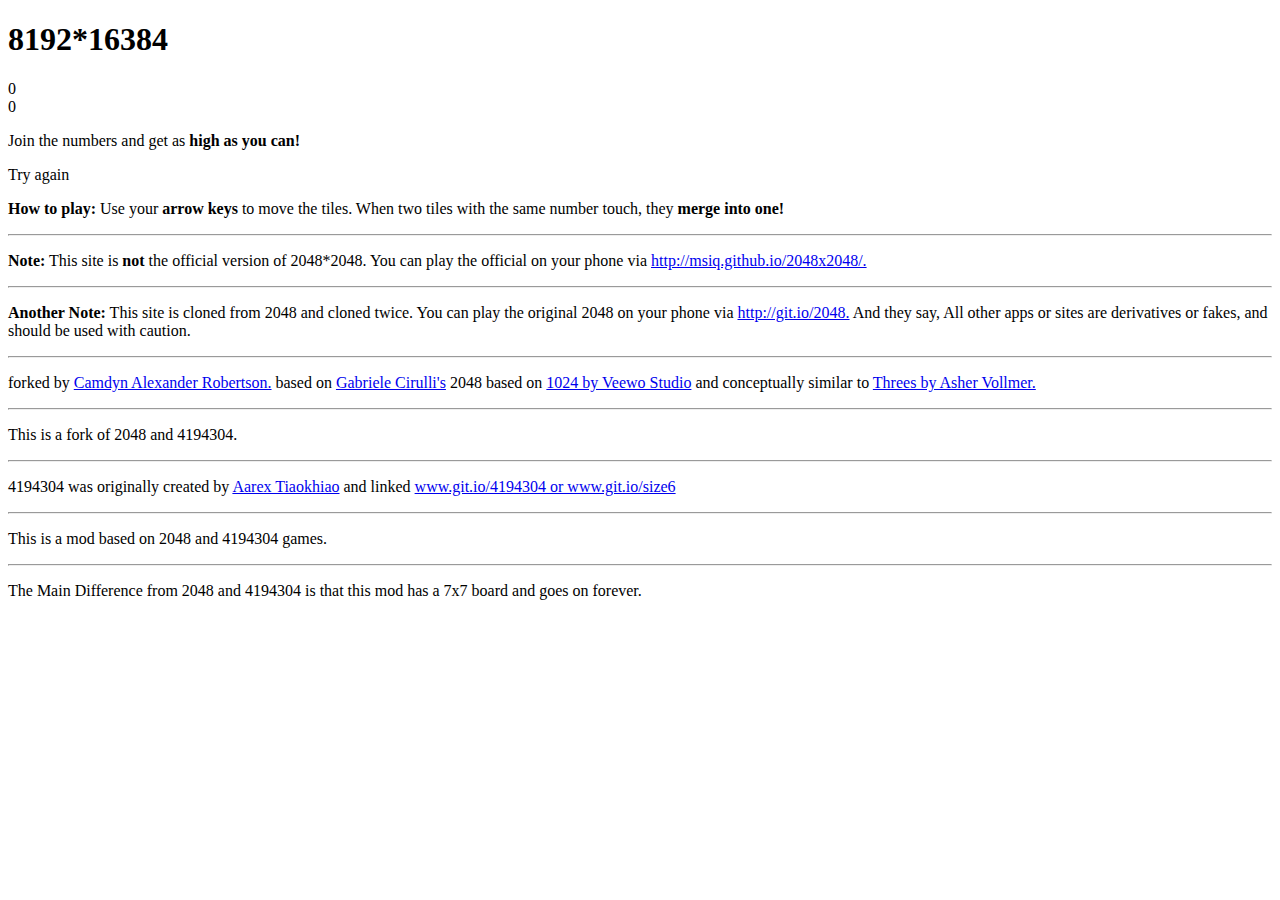
==== index.html @ d4d52947 "134217728 7x7" ====
<!DOCTYPE html>
<html>
<head>
  <meta charset="utf-8">
  <title>2048*2048</title>

  <link href="style/main.css" rel="stylesheet" type="text/css">
  <link rel="shortcut icon" href="favicon.ico">
  <link rel="apple-touch-icon" href="meta/apple-touch-icon.png">
  <meta name="apple-mobile-web-app-capable" content="yes">

  <meta name="HandheldFriendly" content="True">
  <meta name="MobileOptimized" content="320">
  <meta name="viewport" content="width=device-width, target-densitydpi=160dpi, initial-scale=1.0, maximum-scale=1, user-scalable=no">
</head>
<body>
  <div class="container">
    <div class="heading">
      <h1 class="title">8192*16384</h1>
      <div class="scores-container">
        <div class="score-container">0</div>
        <div class="best-container">0</div>
      </div>
    </div>
    <p class="game-intro">Join the numbers and get as <strong>high as you can!</strong></p>

    <div class="game-container">
      <div class="game-message">
        <p></p>
        <div class="lower">
          <a class="retry-button">Try again</a>
        </div>
      </div>

      <div class="grid-container">
        <div class="grid-row">
          <div class="grid-cell"></div>
          <div class="grid-cell"></div>
          <div class="grid-cell"></div>
          <div class="grid-cell"></div>
          <div class="grid-cell"></div>
          <div class="grid-cell"></div>
	    <div class="grid-cell"></div>
        </div>
        <div class="grid-row">
          <div class="grid-cell"></div>
          <div class="grid-cell"></div>
          <div class="grid-cell"></div>
          <div class="grid-cell"></div>
          <div class="grid-cell"></div>
          <div class="grid-cell"></div>
	    <div class="grid-cell"></div>
        </div>
        <div class="grid-row">
          <div class="grid-cell"></div>
          <div class="grid-cell"></div>
          <div class="grid-cell"></div>
          <div class="grid-cell"></div>
          <div class="grid-cell"></div>
          <div class="grid-cell"></div>
	    <div class="grid-cell"></div>
        </div>
        <div class="grid-row">
          <div class="grid-cell"></div>
          <div class="grid-cell"></div>
          <div class="grid-cell"></div>
          <div class="grid-cell"></div>
          <div class="grid-cell"></div>
          <div class="grid-cell"></div>  
	    <div class="grid-cell"></div>
        </div>
        <div class="grid-row">
          <div class="grid-cell"></div>
          <div class="grid-cell"></div>
          <div class="grid-cell"></div>
          <div class="grid-cell"></div>
          <div class="grid-cell"></div>
          <div class="grid-cell"></div>
	    <div class="grid-cell"></div>
        </div>
        <div class="grid-row">
          <div class="grid-cell"></div>
          <div class="grid-cell"></div>
          <div class="grid-cell"></div>
          <div class="grid-cell"></div>
          <div class="grid-cell"></div>
          <div class="grid-cell"></div>      
	    <div class="grid-cell"></div>
        </div>
	  <div class="grid-row">
          <div class="grid-cell"></div>
          <div class="grid-cell"></div>
          <div class="grid-cell"></div>
          <div class="grid-cell"></div>
          <div class="grid-cell"></div>
          <div class="grid-cell"></div>      
	    <div class="grid-cell"></div>
        </div>
      </div>

      <div class="tile-container">

      </div>
    </div>

    <p class="game-explanation">
      <strong class="important">How to play:</strong> Use your <strong>arrow keys</strong> to move the tiles. When two tiles with the same number touch, they <strong>merge into one!</strong>
    </p>
    <hr>
    <p>
	    <strong class="important">Note:</strong> This site is <strong>not</strong> the official version of 2048*2048. You can play the official on your phone via <a href="http://msiq.github.io/2048x2048/">http://msiq.github.io/2048x2048/.</a>
    </p>
	  <hr>
	  <p>
    <strong class="important">Another Note:</strong> This site is cloned from 2048 and cloned twice. You can play the original 2048 on your phone via <a href="http://git.io/2048">http://git.io/2048.</a> And they say, All other apps or sites are derivatives or fakes, and should be used with caution.
    </p>
    <hr>
    <p>
	    forked by <a href="https://codepen.io/Cam_08/">Camdyn Alexander Robertson.</a> based on <a href="http://gabrielecirulli.com" target="_blank">Gabriele Cirulli's</a> 2048 based on <a href="https://itunes.apple.com/us/app/1024!/id823499224" target="_blank">1024 by Veewo Studio</a> and conceptually similar to <a href="http://asherv.com/threes/" target="_blank">Threes by Asher Vollmer.</a>
    </p>
	  <hr>
	  <p>
		  This is a fork of 2048 and 4194304.
	  </p>
	  <hr>
	  <p>
		  4194304 was originally created by <a href="https://github.com/aarextiaokhiao/">Aarex Tiaokhiao</a>
		  and linked <a href="https://aarextiaokhiao.github.io/Aarex2048/4194304.html">www.git.io/4194304 or www.git.io/size6</a>
	  </p>
	  <hr>
	  <p>
		  This is a mod based on 2048 and 4194304 games.
	  </p>
	  <hr>
	  <p>
		  The Main Difference from 2048 and 4194304 is that this mod has a 7x7 board and goes on forever.
	  </p>
  </div>

  <script src="js/animframe_polyfill.js"></script>
  <script src="js/keyboard_input_manager.js"></script>
  <script src="js/html_actuator.js"></script>
  <script src="js/grid.js"></script>
  <script src="js/tile.js"></script>
  <script src="js/local_score_manager.js"></script>
  <script src="js/game_manager.js"></script>
  <script src="js/application.js"></script>
</body>
</html>
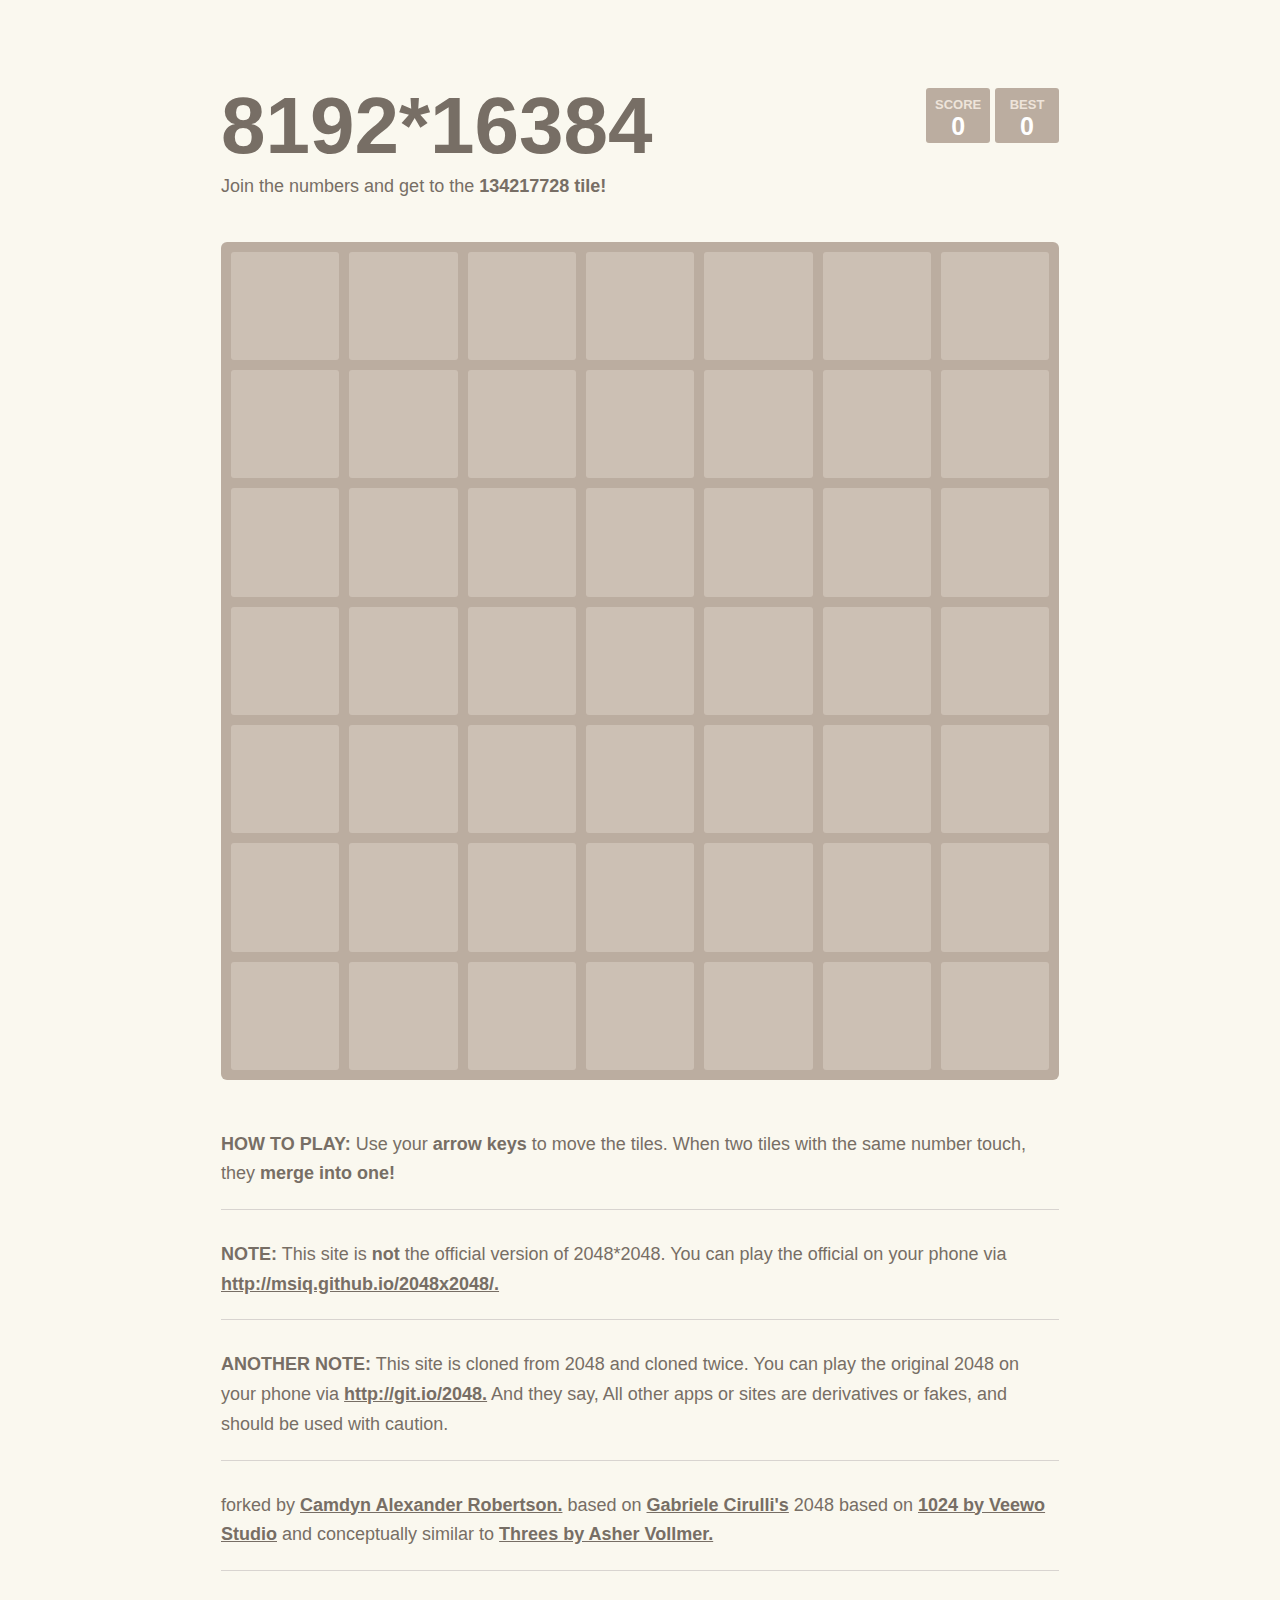
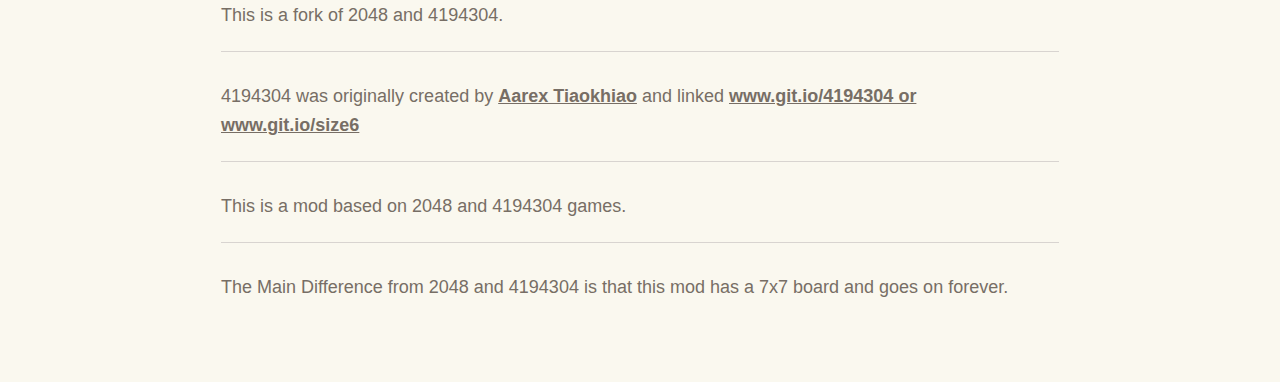
==== commit e217d2a7: "7x7 grid" ====
--- a/index.html
+++ b/index.html
@@ -22,7 +22,7 @@
         <div class="best-container">0</div>
       </div>
     </div>
-    <p class="game-intro">Join the numbers and get as <strong>high as you can!</strong></p>
+    <p class="game-intro">Join the numbers and get to the <strong>134217728 tile!</strong></p>
 
     <div class="game-container">
       <div class="game-message">
--- a/style/main.css
+++ b/style/main.css
@@ -0,0 +1,1037 @@
+@import url(fonts/clear-sans.css);
+html, body {
+  margin: 0;
+  padding: 0;
+  background: #faf8ef;
+  color: #776e65;
+  font-family: "Clear Sans", "Helvetica Neue", Arial, sans-serif;
+  font-size: 18px; }
+
+body {
+  margin: 80px 0; }
+
+.heading:after {
+  content: "";
+  display: block;
+  clear: both; }
+
+h1.title {
+  font-size: 80px;
+  font-weight: bold;
+  margin: 0;
+  display: block;
+  float: left; }
+
+@-webkit-keyframes move-up {
+  0% {
+    top: 25px;
+    opacity: 1; }
+
+  100% {
+    top: -50px;
+    opacity: 0; } }
+@-moz-keyframes move-up {
+  0% {
+    top: 25px;
+    opacity: 1; }
+
+  100% {
+    top: -50px;
+    opacity: 0; } }
+@keyframes move-up {
+  0% {
+    top: 25px;
+    opacity: 1; }
+
+  100% {
+    top: -50px;
+    opacity: 0; } }
+.scores-container {
+  float: right;
+  text-align: right; }
+
+.score-container, .best-container {
+  position: relative;
+  display: inline-block;
+  background: #bbada0;
+  padding: 15px 25px;
+  font-size: 25px;
+  height: 25px;
+  line-height: 47px;
+  font-weight: bold;
+  border-radius: 3px;
+  color: white;
+  margin-top: 8px;
+  text-align: center; }
+  .score-container:after, .best-container:after {
+    position: absolute;
+    width: 100%;
+    top: 10px;
+    left: 0;
+    text-transform: uppercase;
+    font-size: 13px;
+    line-height: 13px;
+    text-align: center;
+    color: #eee4da; }
+  .score-container .score-addition, .best-container .score-addition {
+    position: absolute;
+    right: 30px;
+    color: red;
+    font-size: 25px;
+    line-height: 25px;
+    font-weight: bold;
+    color: rgba(119, 110, 101, 0.9);
+    z-index: 100;
+    -webkit-animation: move-up 600ms ease-in;
+    -moz-animation: move-up 600ms ease-in;
+    -webkit-animation-fill-mode: both;
+    -moz-animation-fill-mode: both; }
+
+.score-container:after {
+  content: "Score"; }
+
+.best-container:after {
+  content: "Best"; }
+
+p {
+  margin-top: 0;
+  margin-bottom: 10px;
+  line-height: 1.65; }
+
+a {
+  color: #776e65;
+  font-weight: bold;
+  text-decoration: underline;
+  cursor: pointer; }
+
+strong.important {
+  text-transform: uppercase; }
+
+hr {
+  border: none;
+  border-bottom: 1px solid #d8d4d0;
+  margin-top: 20px;
+  margin-bottom: 30px; }
+
+.container {
+  width: 838px;
+  margin: 0 auto; }
+
+@-webkit-keyframes fade-in {
+  0% {
+    opacity: 0; }
+
+  100% {
+    opacity: 1; } }
+@-moz-keyframes fade-in {
+  0% {
+    opacity: 0; }
+
+  100% {
+    opacity: 1; } }
+@keyframes fade-in {
+  0% {
+    opacity: 0; }
+
+  100% {
+    opacity: 1; } }
+.game-container {
+  margin-top: 40px;
+  position: relative;
+  padding: 10px;
+  cursor: default;
+  -webkit-touch-callout: none;
+  -webkit-user-select: none;
+  -moz-user-select: none;
+  background: #bbada0;
+  border-radius: 6px;
+  width: 838px;
+  height: 838px;
+  -webkit-box-sizing: border-box;
+  -moz-box-sizing: border-box;
+  box-sizing: border-box; }
+  .game-container .game-message {
+    display: none;
+    position: absolute;
+    top: 0;
+    right: 0;
+    bottom: 0;
+    left: 0;
+    background: rgba(238, 228, 218, 0.5);
+    z-index: 100;
+    text-align: center;
+    -webkit-animation: fade-in 800ms ease 1200ms;
+    -moz-animation: fade-in 800ms ease 1200ms;
+    -webkit-animation-fill-mode: both;
+    -moz-animation-fill-mode: both; }
+    .game-container .game-message p {
+      font-size: 60px;
+      font-weight: bold;
+      height: 60px;
+      line-height: 60px;
+      margin-top: 222px; }
+    .game-container .game-message .lower {
+      display: block;
+      margin-top: 59px; }
+    .game-container .game-message a {
+      display: inline-block;
+      background: #8f7a66;
+      border-radius: 3px;
+      padding: 0 20px;
+      text-decoration: none;
+      color: #f9f6f2;
+      height: 40px;
+      line-height: 42px;
+      margin-left: 9px; }
+    .game-container .game-message.game-won {
+      background: rgba(237, 194, 46, 0.5);
+      color: #f9f6f2; }
+    .game-container .game-message.game-won, .game-container .game-message.game-over {
+      display: block; }
+
+.grid-container {
+  position: absolute;
+  z-index: 1; }
+
+.grid-row {
+  margin-bottom: 10px; }
+  .grid-row:last-child {
+    margin-bottom: 0; }
+  .grid-row:after {
+    content: "";
+    display: block;
+    clear: both; }
+
+.grid-cell {
+  width: 108.33333px;
+  height: 108.33333px;
+  margin-right: 10px;
+  float: left;
+  border-radius: 3px;
+  background: rgba(238, 228, 218, 0.35); }
+  .grid-cell:last-child {
+    margin-right: 0; }
+
+.tile-container {
+  position: absolute;
+  z-index: 2; }
+
+.tile {
+  width: 108.33333px;
+  height: 108.33333px;
+  line-height: 118.33333px; }
+  .tile.tile-position-1-1 {
+    position: absolute;
+    left: 0px;
+    top: 0px; }
+  .tile.tile-position-1-2 {
+    position: absolute;
+    left: 0px;
+    top: 118px; }
+  .tile.tile-position-1-3 {
+    position: absolute;
+    left: 0px;
+    top: 237px; }
+  .tile.tile-position-1-4 {
+    position: absolute;
+    left: 0px;
+    top: 355px; }
+  .tile.tile-position-1-5 {
+    position: absolute;
+    left: 0px;
+    top: 473px; }
+  .tile.tile-position-1-6 {
+    position: absolute;
+    left: 0px;
+    top: 592px; }
+.tile.tile-position-1-7 {
+	position: absolute;
+	left: 0px;
+	top: 710px;
+}
+  .tile.tile-position-2-1 {
+    position: absolute;
+    left: 118px;
+    top: 0px; }
+  .tile.tile-position-2-2 {
+    position: absolute;
+    left: 118px;
+    top: 118px; }
+  .tile.tile-position-2-3 {
+    position: absolute;
+    left: 118px;
+    top: 237px; }
+  .tile.tile-position-2-4 {
+    position: absolute;
+    left: 118px;
+    top: 355px; }
+  .tile.tile-position-2-5 {
+    position: absolute;
+    left: 118px;
+    top: 473px; }
+  .tile.tile-position-2-6 {
+    position: absolute;
+    left: 118px;
+    top: 592px; }
+.tile.tile-position-2-7 {
+	position: absolute;
+	left: 118px;
+	top: 710px;
+}
+  .tile.tile-position-3-1 {
+    position: absolute;
+    left: 237px;
+    top: 0px; }
+  .tile.tile-position-3-2 {
+    position: absolute;
+    left: 237px;
+    top: 118px; }
+  .tile.tile-position-3-3 {
+    position: absolute;
+    left: 237px;
+    top: 237px; }
+  .tile.tile-position-3-4 {
+    position: absolute;
+    left: 237px;
+    top: 355px; }
+  .tile.tile-position-3-5 {
+    position: absolute;
+    left: 237px;
+    top: 473px; }
+  .tile.tile-position-3-6 {
+    position: absolute;
+    left: 237px;
+    top: 592px; }
+.tile.tile-position-3-7 {
+	position: absolute;
+	left: 237px;
+	top: 710px;
+}
+  .tile.tile-position-4-1 {
+    position: absolute;
+    left: 355px;
+    top: 0px; }
+  .tile.tile-position-4-2 {
+    position: absolute;
+    left: 355px;
+    top: 118px; }
+  .tile.tile-position-4-3 {
+    position: absolute;
+    left: 355px;
+    top: 237px; }
+  .tile.tile-position-4-4 {
+    position: absolute;
+    left: 355px;
+    top: 355px; }
+  .tile.tile-position-4-5 {
+    position: absolute;
+    left: 355px;
+    top: 473px; }
+  .tile.tile-position-4-6 {
+    position: absolute;
+    left: 355px;
+    top: 592px; }
+  .tile.tile-position-4-7 {
+    position: absolute;
+    left: 355px;
+    top: 710px; }
+  .tile.tile-position-5-1 {
+    position: absolute;
+    left: 473px;
+    top: 0px; }
+  .tile.tile-position-5-2 {
+    position: absolute;
+    left: 473px;
+    top: 118px; }
+  .tile.tile-position-5-3 {
+    position: absolute;
+    left: 473px;
+    top: 237px; }
+  .tile.tile-position-5-4 {
+    position: absolute;
+    left: 473px;
+    top: 355px; }
+  .tile.tile-position-5-5 {
+    position: absolute;
+    left: 473px;
+    top: 473px; }
+  .tile.tile-position-5-6 {
+    position: absolute;
+    left: 473px;
+    top: 592px; }
+  .tile.tile-position-5-7 {
+    position: absolute;
+    left: 473px;
+    top: 710px; }
+  .tile.tile-position-6-1 {
+    position: absolute;
+    left: 592px;
+    top: 0px; }
+  .tile.tile-position-6-2 {
+    position: absolute;
+    left: 592px;
+    top: 118px; }
+  .tile.tile-position-6-3 {
+    position: absolute;
+    left: 592px;
+    top: 237px; }
+  .tile.tile-position-6-4 {
+    position: absolute;
+    left: 592px;
+    top: 355px; }
+  .tile.tile-position-6-5 {
+    position: absolute;
+    left: 592px;
+    top: 473px; }
+  .tile.tile-position-6-6 {
+    position: absolute;
+    left: 592px;
+    top: 592px; }
+  .tile.tile-position-6-7 {
+    position: absolute;
+    left: 592px;
+    top: 710px; }
+  .tile.tile-position-7-1 {
+    position: absolute;
+    left: 710px;
+    top: 0px; }
+  .tile.tile-position-7-2 {
+    position: absolute;
+    left: 710px;
+    top: 118px; }
+  .tile.tile-position-7-3 {
+    position: absolute;
+    left: 710px;
+    top: 236px; }
+  .tile.tile-position-7-4 {
+    position: absolute;
+    left: 710px;
+    top: 354px; }
+  .tile.tile-position-7-5 {
+    position: absolute;
+    left: 710px;
+    top: 472px; }
+  .tile.tile-position-7-6 {
+    position: absolute;
+    left: 710px;
+    top: 592px; }
+  .tile.tile-position-7-7 {
+    position: absolute;
+    left: 710px;
+    top: 710px; }
+
+.tile {
+  border-radius: 3px;
+  background: #eee4da;
+  text-align: center;
+  font-weight: bold;
+  z-index: 10;
+  font-size: 55px;
+  -webkit-transition: 100ms ease-in-out;
+  -moz-transition: 100ms ease-in-out;
+  -webkit-transition-property: top, left;
+  -moz-transition-property: top, left; }
+  .tile.tile-2 {
+    background: #eee4da;
+    box-shadow: 0 0 30px 10px rgba(243, 215, 116, 0), inset 0 0 0 1px rgba(255, 255, 255, 0); }
+  .tile.tile-4 {
+    background: #ede2d1;
+    box-shadow: 0 0 30px 10px rgba(243, 215, 116, 0), inset 0 0 0 1px rgba(255, 255, 255, 0); }
+  .tile.tile-8 {
+    color: #f9f6f2;
+    background: #f2b282; }
+  .tile.tile-16 {
+    color: #f9f6f2;
+    background: #f59870; }
+  .tile.tile-32 {
+    color: #f9f6f2;
+    background: #f67f6f; }
+  .tile.tile-64 {
+    color: #f9f6f2;
+    background: #f6624f; }
+  .tile.tile-128 {
+    color: #f9f6f2;
+    background: #eee4da;
+    box-shadow: 0 0 30px 10px rgba(243, 215, 116, 0.006), inset 0 0 0 1px rgba(255, 255, 255, 0.0003);
+    font-size: 45px; }
+    @media screen and (max-width: 480px) {
+      .tile.tile-128 {
+        font-size: 25px; } }
+  .tile.tile-256 {
+    color: #f9f6f2;
+    background: #ede798;
+    box-shadow: 0 0 30px 10px rgba(243, 215, 116, 0.00999), inset 0 0 0 1px rgba(255, 255, 255, 0.001);
+    font-size: 45px; }
+    @media screen and (max-width: 480px) {
+      .tile.tile-256 {
+        font-size: 25px; } }
+  .tile.tile-512 {
+    color: #f9f6f2;
+    background: #ede999;
+    box-shadow: 0 0 30px 10px rgba(243, 215, 116, 0.01000), inset 0 0 0 1px rgba(255, 255, 255, 0.004);
+    font-size: 45px; }
+    @media screen and (max-width: 480px) {
+      .tile.tile-512 {
+        font-size: 25px; } }
+  .tile.tile-1024 {
+    color: #f9f6f2;
+    background: #edde88;
+    box-shadow: 0 0 30px 10px rgba(243, 215, 116, 0.03442), inset 0 0 0 1px rgba(255, 255, 255, 0.0497);
+    font-size: 35px; }
+    @media screen and (max-width: 480px) {
+      .tile.tile-1024 {
+        font-size: 19px; } }
+  .tile.tile-2048 {
+    color: #f9f6f2;
+    background: #edee88;
+    box-shadow: 0 0 30px 10px rgba(243, 215, 116, 0.05), inset 0 0 0 1px rgba(255, 255, 255, 0.05);
+    font-size: 35px; }
+    @media screen and (max-width: 480px) {
+      .tile.tile-2048 {
+        font-size: 19px; } }
+  .tile.tile-4096 {
+    color: #f9f6f2;
+    background: #edde00;
+    box-shadow: 0 0 30px 10px rgba(243, 215, 116, 0.07992828838), inset 0 0 0 1px rgba(255, 255, 255, 0.06588);
+    font-size: 35px; }
+    @media screen and (max-width: 480px) {
+      .tile.tile-4096 {
+        font-size: 19px; } }
+  .tile.tile-8192 {
+    color: #f9f6f2;
+    background: #edde99;
+    box-shadow: 0 0 30px 10px rgba(243, 215, 116, 0.1), inset 0 0 0 1px rgba(255, 255, 255, 0.096);
+    font-size: 35px; }
+    @media screen and (max-width: 480px) {
+      .tile.tile-8192 {
+        font-size: 19px; } }
+  .tile.tile-16384 {
+    color: #f9f6f2;
+    background: #edde7f;
+    box-shadow: 0 0 30px 10px rgba(243, 215, 116, 0.19864), inset 0 0 0 1px rgba(255, 255, 255, 0.097);
+    font-size: 32px; }
+    @media screen and (max-width: 480px) {
+      .tile.tile-16384 {
+        font-size: 15px; } }
+  .tile.tile-32768 {
+    color: #f9f6f2;
+    background: #eddd67;
+    box-shadow: 0 0 30px 10px rgba(243, 215, 116, 0.33951), inset 0 0 0 1px rgba(255, 255, 255, 0.098);
+    font-size: 32px; }
+    @media screen and (max-width: 480px) {
+      .tile.tile-32768 {
+        font-size: 15px; } }
+  .tile.tile-65536 {
+    color: #f9f6f2;
+    background: #eddb5f;
+    box-shadow: 0 0 30px 10px rgba(243, 215, 116, 0.2), inset 0 0 0 1px rgba(255, 255, 255, 0.098038);
+    font-size: 32px; }
+    @media screen and (max-width: 480px) {
+      .tile.tile-65536 {
+        font-size: 15px; } }
+  .tile.tile-131072 {
+    color: #f9f6f2;
+    background: #edda56;
+    box-shadow: 0 0 30px 10px rgba(243, 215, 116, 0.2088), inset 0 0 0 1px rgba(255, 255, 255, 0.099);
+    font-size: 28px; }
+    @media screen and (max-width: 480px) {
+      .tile.tile-131072 {
+        font-size: 12px; } }
+  .tile.tile-262144 {
+    color: #f9f6f2;
+    background: #edd84e;
+    box-shadow: 0 0 30px 10px rgba(243, 215, 116, 0.2381), inset 0 0 0 1px rgba(255, 255, 255, 0.1);
+    font-size: 28px; }
+    @media screen and (max-width: 480px) {
+      .tile.tile-262144 {
+        font-size: 12px; } }
+  .tile.tile-524288 {
+    color: #f9f6f2;
+    background: #edd646;
+    box-shadow: 0 0 30px 10px rgba(243, 215, 116, 0.3), inset 0 0 0 1px rgba(255, 255, 255, 0.10240);
+    font-size: 28px; }
+    @media screen and (max-width: 480px) {
+      .tile.tile-524288 {
+        font-size: 12px; } }
+  .tile.tile-1048576 {
+    color: #f9f6f2;
+    background: #edd53e;
+    box-shadow: 0 0 30px 10px rgba(243, 215, 116, 0.33333), inset 0 0 0 1px rgba(255, 255, 255, 0.12037);
+    font-size: 24px; }
+    @media screen and (max-width: 480px) {
+      .tile.tile-1048576 {
+        font-size: 10px; } }
+  .tile.tile-2097152 {
+    color: #f9f6f2;
+    background: #edd336;
+    box-shadow: 0 0 30px 10px rgba(243, 215, 116, 0.45005), inset 0 0 0 1px rgba(255, 255, 255, 0.122463);
+    font-size: 24px; }
+    @media screen and (max-width: 480px) {
+      .tile.tile-2097152 {
+        font-size: 10px; } }
+  .tile.tile-4194304 {
+    color: #f9f6f2;
+    background: #edd22e;
+    box-shadow: 0 0 30px 10px rgba(243, 215, 116, 0.4523), inset 0 0 0 1px rgba(255, 255, 255, 0.19048);
+    font-size: 24px; }
+    @media screen and (max-width: 480px) {
+      .tile.tile-4194304 {
+        font-size: 10px; } }
+.tile.tile-8388608 {
+	color: #f9f6f2;
+	background: #edc914;
+	box-shadow: 0 0 30px 10px rgba(243, 215, 116, 0.33333), inset 0 0 0 1px rgba(255, 255, 255, 0.19048);
+	font-size: 24px;
+}
+@media screen and (max-width: 480px) {
+	.tile.tile-8388608 {
+		font-size: 10px;
+	}
+}
+.tile.tile-16777216 {
+  color: #f9f6f2; 
+  background: #edc99f; 
+  box-shadow: 0 0 30px 10px rgba(243, 215, 116, 0.46), inset 0 0 0 1px rgba(255, 255, 255, 0.2048); 
+  font-size: 20px; }
+@media screen and (max-width: 480px) {
+	.tile.tile-16777216 {
+		font-size: 8px;
+	}
+}
+.tile.tile-33554432 {
+	color: #f9f6f2;
+	background: #edc53f;
+	box-shadow: 0 0 30px 10px rgba(243, 215, 116, 0.48), inset 0 0 0 1px rgba(255, 255, 255, 0.2381);
+	font-size: 20px;
+}
+@media screen and (max-width: 480px) {
+	.tile.tile-33554432 {
+		font-size: 8px;
+	}
+}
+.tile.tile-67108864 {
+	color: #f9f6f2;
+	background: #edc35f;
+	box-shadow: 0 0 30px 10px rgba(243, 215, 116, 0.5302), inset 0 0 0 1px rgba(255, 255, 255, 0.3);
+	font-size: 20px;
+}
+@media screen and (max-width: 480px) {
+	.tile.tile-67108864 {
+		font-size: 10px;
+	}
+}
+.tile.tile-134217728 {
+	color: #f9f6f2;
+	background: #edc22e;
+	box-shadow: 0 0 30px 10px rgba(243, 215, 116, 0.55556), inset 0 0 0 1px rgba(255, 255, 255, 0.33333);
+	font-size: 18px;
+}
+@media screen and (max-width: 480px) {
+	.tile.tile-134217728 {
+		font-size: 7px;
+	}
+}
+
+@-webkit-keyframes appear {
+  0% {
+    opacity: 0;
+    -webkit-transform: scale(0);
+    -moz-transform: scale(0); }
+
+  100% {
+    opacity: 1;
+    -webkit-transform: scale(1);
+    -moz-transform: scale(1); } }
+@-moz-keyframes appear {
+  0% {
+    opacity: 0;
+    -webkit-transform: scale(0);
+    -moz-transform: scale(0); }
+
+  100% {
+    opacity: 1;
+    -webkit-transform: scale(1);
+    -moz-transform: scale(1); } }
+@keyframes appear {
+  0% {
+    opacity: 0;
+    -webkit-transform: scale(0);
+    -moz-transform: scale(0); }
+
+  100% {
+    opacity: 1;
+    -webkit-transform: scale(1);
+    -moz-transform: scale(1); } }
+.tile-new {
+  -webkit-animation: appear 200ms ease 100ms;
+  -moz-animation: appear 200ms ease 100ms;
+  -webkit-animation-fill-mode: both;
+  -moz-animation-fill-mode: both; }
+
+@-webkit-keyframes pop {
+  0% {
+    -webkit-transform: scale(0);
+    -moz-transform: scale(0); }
+
+  50% {
+    -webkit-transform: scale(1.2);
+    -moz-transform: scale(1.2); }
+
+  100% {
+    -webkit-transform: scale(1);
+    -moz-transform: scale(1); } }
+@-moz-keyframes pop {
+  0% {
+    -webkit-transform: scale(0);
+    -moz-transform: scale(0); }
+
+  50% {
+    -webkit-transform: scale(1.2);
+    -moz-transform: scale(1.2); }
+
+  100% {
+    -webkit-transform: scale(1);
+    -moz-transform: scale(1); } }
+@keyframes pop {
+  0% {
+    -webkit-transform: scale(0);
+    -moz-transform: scale(0); }
+
+  50% {
+    -webkit-transform: scale(1.2);
+    -moz-transform: scale(1.2); }
+
+  100% {
+    -webkit-transform: scale(1);
+    -moz-transform: scale(1); } }
+.tile-merged {
+  z-index: 20;
+  -webkit-animation: pop 200ms ease 100ms;
+  -moz-animation: pop 200ms ease 100ms;
+  -webkit-animation-fill-mode: both;
+  -moz-animation-fill-mode: both; }
+
+.game-intro {
+  margin-bottom: 0; }
+
+.game-explanation {
+  margin-top: 50px; }
+
+@media screen and (max-width: 480px) {
+  html, body {
+    font-size: 15px; }
+
+  body {
+    margin: 20px 0;
+    padding: 0 20px; }
+
+  h1.title {
+    font-size: 60px; }
+
+  .container {
+    width: 372.3px;
+    margin: 0 auto; }
+
+  .score-container, .best-container {
+    margin-top: 0;
+    padding: 15px 10px;
+    min-width: 40px; }
+
+  .heading {
+    margin-bottom: 10px; }
+
+  .game-container {
+    margin-top: 40px;
+    position: relative;
+    padding: 6px;
+    cursor: default;
+    -webkit-touch-callout: none;
+    -webkit-user-select: none;
+    -moz-user-select: none;
+    background: #bbada0;
+    border-radius: 6px;
+    width: 372.3px;
+    height: 372.3px;
+    -webkit-box-sizing: border-box;
+    -moz-box-sizing: border-box;
+    box-sizing: border-box; }
+    .game-container .game-message {
+      display: none;
+      position: absolute;
+      top: 0;
+      right: 0;
+      bottom: 0;
+      left: 0;
+      background: rgba(238, 228, 218, 0.5);
+      z-index: 100;
+      text-align: center;
+      -webkit-animation: fade-in 800ms ease 1200ms;
+      -moz-animation: fade-in 800ms ease 1200ms;
+      -webkit-animation-fill-mode: both;
+      -moz-animation-fill-mode: both; }
+      .game-container .game-message p {
+        font-size: 60px;
+        font-weight: bold;
+        height: 60px;
+        line-height: 60px;
+        margin-top: 222px; }
+      .game-container .game-message .lower {
+        display: block;
+        margin-top: 59px; }
+      .game-container .game-message a {
+        display: inline-block;
+        background: #8f7a66;
+        border-radius: 3px;
+        padding: 0 20px;
+        text-decoration: none;
+        color: #f9f6f2;
+        height: 40px;
+        line-height: 42px;
+        margin-left: 9px; }
+      .game-container .game-message.game-won {
+        background: rgba(237, 194, 46, 0.5);
+        color: #f9f6f2; }
+      .game-container .game-message.game-won, .game-container .game-message.game-over {
+        display: block; }
+
+  .grid-container {
+    position: absolute;
+    z-index: 1; }
+
+  .grid-row {
+    margin-bottom: 6px; }
+    .grid-row:last-child {
+      margin-bottom: 0; }
+    .grid-row:after {
+      content: "";
+      display: block;
+      clear: both; }
+
+  .grid-cell {
+    width: 46.33333px;
+    height: 46.33333px;
+    margin-right: 6px;
+    float: left;
+    border-radius: 3px;
+    background: rgba(238, 228, 218, 0.35); }
+    .grid-cell:last-child {
+      margin-right: 0; }
+
+  .tile-container {
+    position: absolute;
+    z-index: 2; }
+
+  .tile {
+    width: 46.33333px;
+    height: 46.33333px;
+    line-height: 56.33333px; }
+    .tile.tile-position-1-1 {
+      position: absolute;
+      left: 0px;
+      top: 0px; }
+    .tile.tile-position-1-2 {
+      position: absolute;
+      left: 0px;
+      top: 52px; }
+    .tile.tile-position-1-3 {
+      position: absolute;
+      left: 0px;
+      top: 105px; }
+    .tile.tile-position-1-4 {
+      position: absolute;
+      left: 0px;
+      top: 157px; }
+    .tile.tile-position-1-5 {
+      position: absolute;
+      left: 0px;
+      top: 209px; }
+    .tile.tile-position-1-6 {
+      position: absolute;
+      left: 0px;
+      top: 262px; }
+    .tile.tile-position-1-7 {
+      position: absolute;
+      left: 0px;
+      top: 314px; }
+    .tile.tile-position-2-1 {
+      position: absolute;
+      left: 52px;
+      top: 0px; }
+    .tile.tile-position-2-2 {
+      position: absolute;
+      left: 52px;
+      top: 52px; }
+    .tile.tile-position-2-3 {
+      position: absolute;
+      left: 52px;
+      top: 105px; }
+    .tile.tile-position-2-4 {
+      position: absolute;
+      left: 52px;
+      top: 157px; }
+    .tile.tile-position-2-5 {
+      position: absolute;
+      left: 52px;
+      top: 209px; }
+    .tile.tile-position-2-6 {
+      position: absolute;
+      left: 52px;
+      top: 262px; }
+    .tile.tile-position-2-7 {
+      position: absolute;
+      left: 52px;
+      top: 314px; }
+    .tile.tile-position-3-1 {
+      position: absolute;
+      left: 105px;
+      top: 0px; }
+    .tile.tile-position-3-2 {
+      position: absolute;
+      left: 105px;
+      top: 52px; }
+    .tile.tile-position-3-3 {
+      position: absolute;
+      left: 105px;
+      top: 105px; }
+    .tile.tile-position-3-4 {
+      position: absolute;
+      left: 105px;
+      top: 157px; }
+    .tile.tile-position-3-5 {
+      position: absolute;
+      left: 105px;
+      top: 209px; }
+    .tile.tile-position-3-6 {
+      position: absolute;
+      left: 105px;
+      top: 262px; }
+    .tile.tile-position-3-7 {
+      position: absolute;
+      left: 105px;
+      top: 314px; }
+    .tile.tile-position-4-1 {
+      position: absolute;
+      left: 157px;
+      top: 0px; }
+    .tile.tile-position-4-2 {
+      position: absolute;
+      left: 157px;
+      top: 52px; }
+    .tile.tile-position-4-3 {
+      position: absolute;
+      left: 157px;
+      top: 105px; }
+    .tile.tile-position-4-4 {
+      position: absolute;
+      left: 157px;
+      top: 157px; }
+    .tile.tile-position-4-5 {
+      position: absolute;
+      left: 157px;
+      top: 209px; }
+    .tile.tile-position-4-6 {
+      position: absolute;
+      left: 157px;
+      top: 262px; }
+    .tile.tile-position-4-7 {
+      position: absolute;
+      left: 157px;
+      top: 314px; }
+    .tile.tile-position-5-1 {
+      position: absolute;
+      left: 209px;
+      top: 0px; }
+    .tile.tile-position-5-2 {
+      position: absolute;
+      left: 209px;
+      top: 52px; }
+    .tile.tile-position-5-3 {
+      position: absolute;
+      left: 209px;
+      top: 105px; }
+    .tile.tile-position-5-4 {
+      position: absolute;
+      left: 209px;
+      top: 157px; }
+    .tile.tile-position-5-5 {
+      position: absolute;
+      left: 209px;
+      top: 209px; }
+    .tile.tile-position-5-6 {
+      position: absolute;
+      left: 209px;
+      top: 262px; }
+    .tile.tile-position-5-7 {
+      position: absolute;
+      left: 209px;
+      top: 314px; }
+    .tile.tile-position-6-1 {
+      position: absolute;
+      left: 262px;
+      top: 0px; }
+    .tile.tile-position-6-2 {
+      position: absolute;
+      left: 262px;
+      top: 52px; }
+    .tile.tile-position-6-3 {
+      position: absolute;
+      left: 262px;
+      top: 105px; }
+    .tile.tile-position-6-4 {
+      position: absolute;
+      left: 262px;
+      top: 157px; }
+    .tile.tile-position-6-5 {
+      position: absolute;
+      left: 262px;
+      top: 209px; }
+    .tile.tile-position-6-6 {
+      position: absolute;
+      left: 262px;
+      top: 262px; }
+    .tile.tile-position-6-7 {
+      position: absolute;
+      left: 262px;
+      top: 314px; }
+    .tile.tile-position-7-1 {
+      position: absolute;
+      left: 314px;
+      top: 0px; }
+    .tile.tile-position-7-2 {
+      position: absolute;
+      left: 314px;
+      top: 52px; }
+    .tile.tile-position-7-3 {
+      position: absolute;
+      left: 314px;
+      top: 105px; }
+    .tile.tile-position-7-4 {
+      position: absolute;
+      left: 314px;
+      top: 157px; }
+    .tile.tile-position-7-5 {
+      position: absolute;
+      left: 314px;
+      top: 209px; }
+    .tile.tile-position-7-6 {
+      position: absolute;
+      left: 314px;
+      top: 262px; }
+    .tile.tile-position-7-7 {
+      position: absolute;
+      left: 314px;
+      top: 314px; }
+
+  .game-container {
+    margin-top: 20px; }
+
+  .tile {
+    font-size: 35px; }
+
+  .game-message p {
+    font-size: 30px !important;
+    height: 30px !important;
+    line-height: 30px !important;
+    margin-top: 90px !important; }
+  .game-message .lower {
+    margin-top: 30px !important; } }
